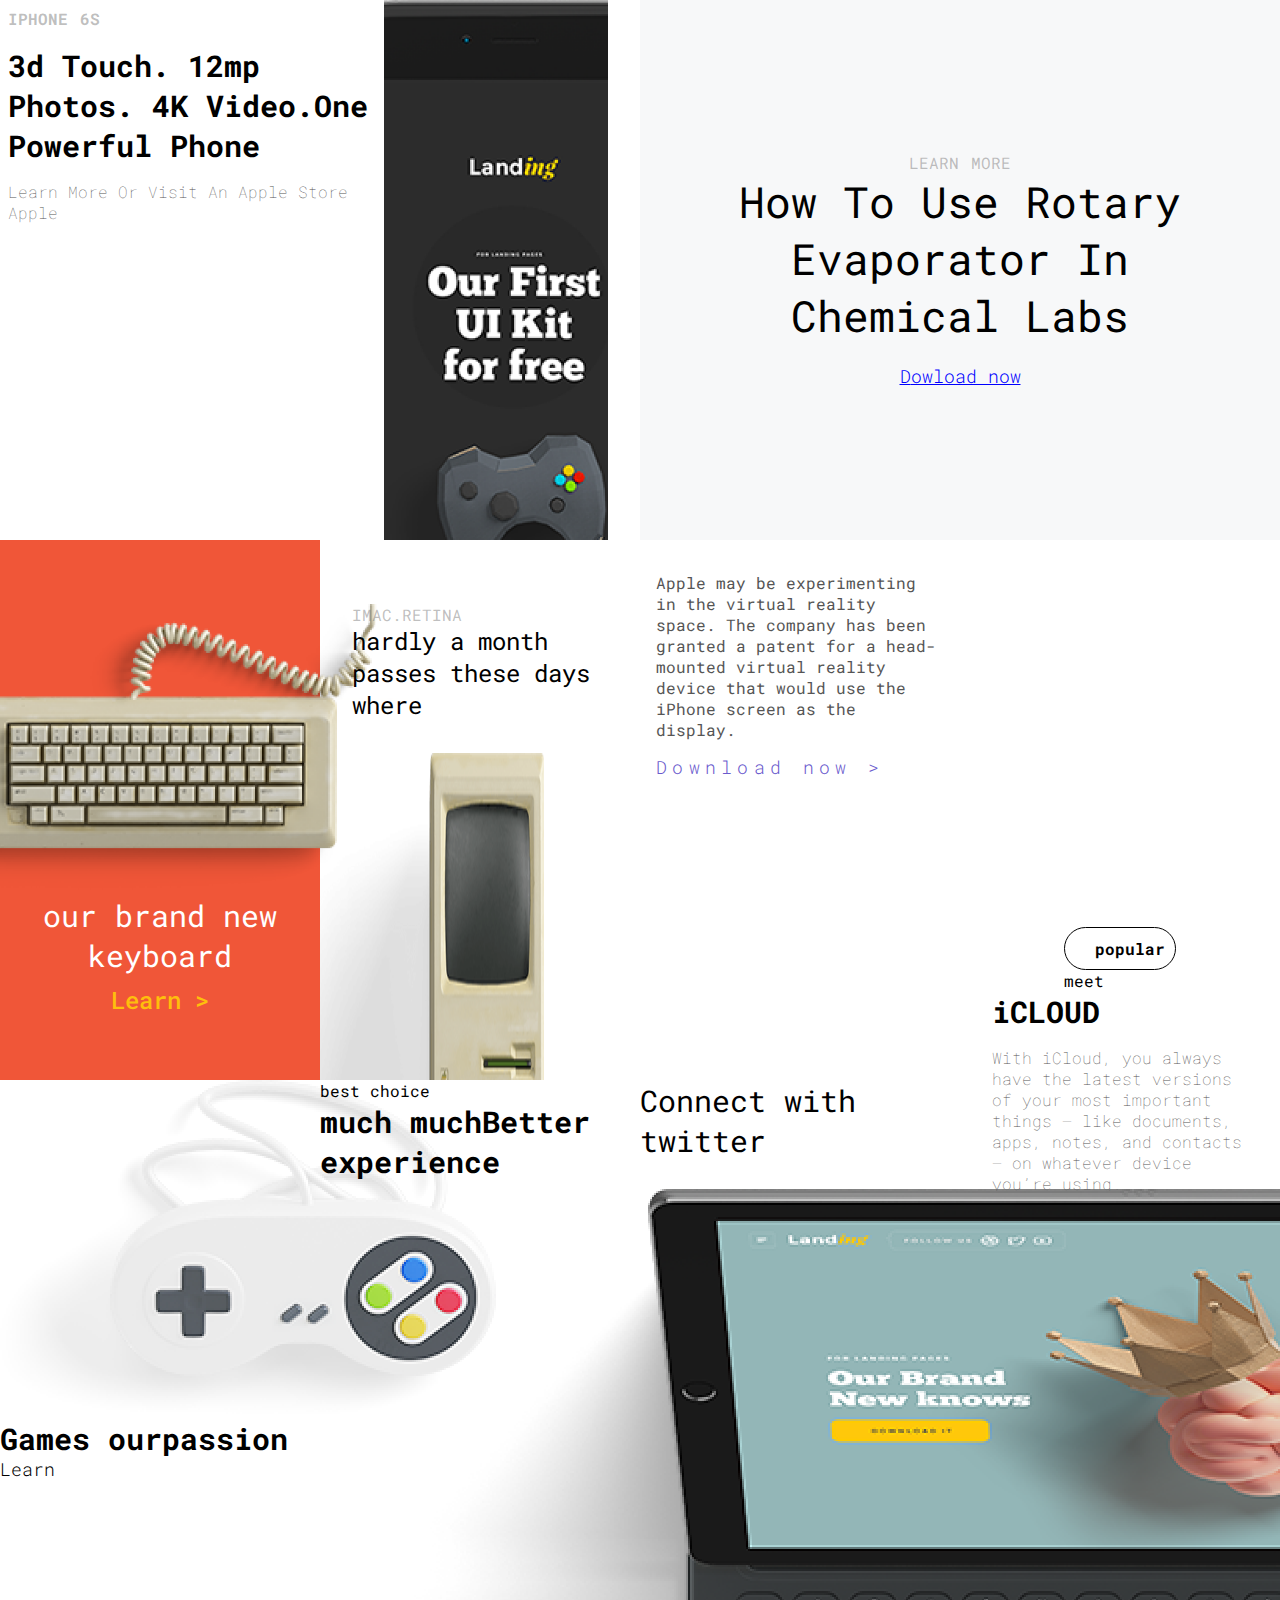
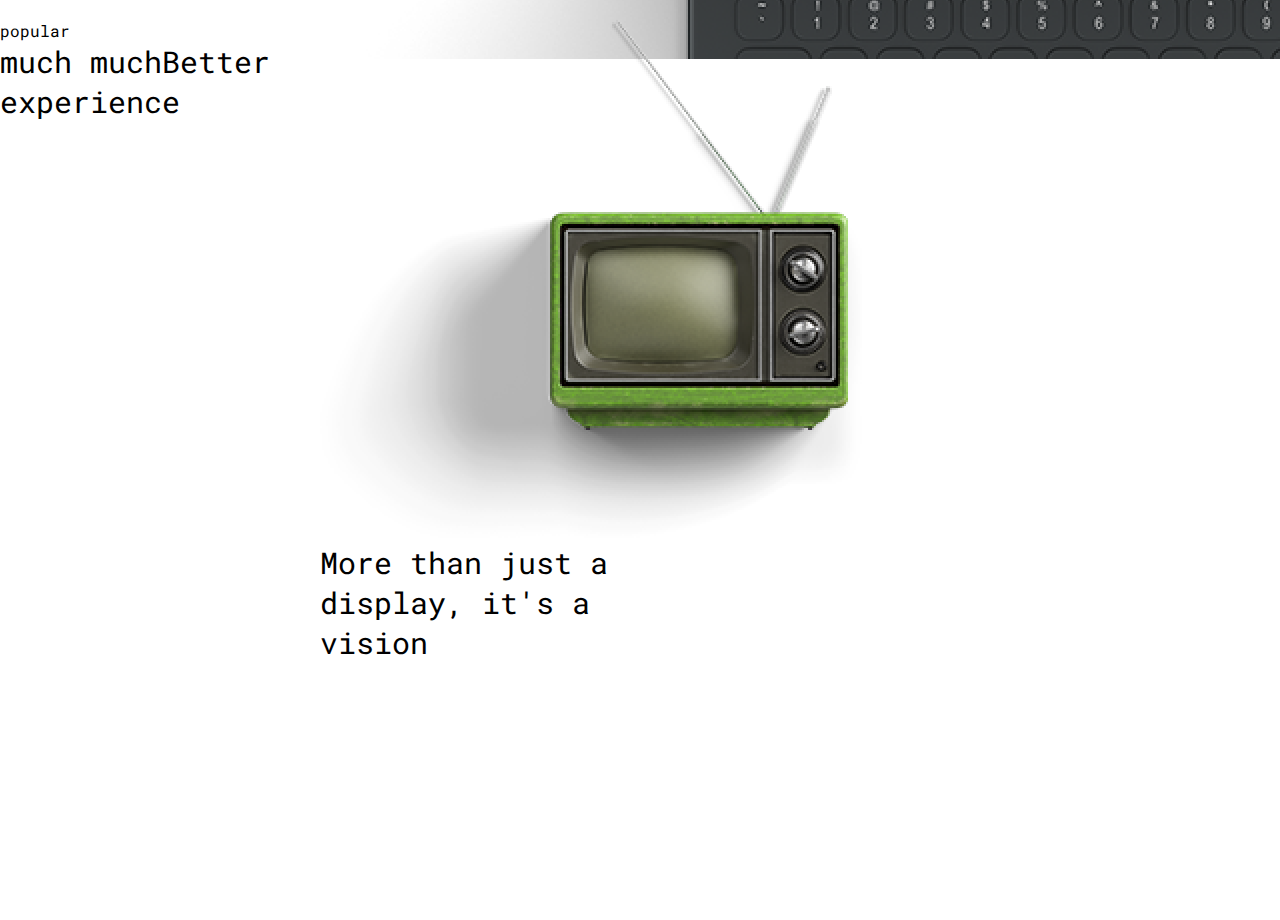
==== website with grid/index.html @ 6bf83ec6 "website with grid" ====
<!DOCTYPE html>
<html lang="en">

<head>
    <meta charset="UTF-8">
    <meta http-equiv="X-UA-Compatible" content="IE=edge">
    <meta name="viewport" content="width=device-width, initial-scale=1.0">
    <!-- font awesome cdn link -->
    <link rel="stylesheet" href="https://cdnjs.cloudflare.com/ajax/libs/font-awesome/6.0.0-beta3/css/all.min.css"
        integrity="sha512-Fo3rlrZj/k7ujTnHg4CGR2D7kSs0v4LLanw2qksYuRlEzO+tcaEPQogQ0KaoGN26/zrn20ImR1DfuLWnOo7aBA=="
        crossorigin="anonymous" referrerpolicy="no-referrer" />
    <!-- custon css file link -->
    <link rel="stylesheet" href="style.css">
    <title>website with grid</title>
</head>

<body>
    <main class="main">
        <section class="main__container">
            <section class="iphone-6s">
                <div class="iphone-6s__content">
                    <div class="iphone-6s__information">
                        <h3 class="title iphone-6s__title ">iphone 6s</h3>
                        <div class="iphone-6s__text text">
                            <p class="doc iphone-6s__doc ">
                                3d touch. 12mp photos. 4K video.One powerful phone
                            </p>
                            <p class="story iphone-6s__learn-more  ">
                                learn more or visit an apple Store apple
                            </p>
                        </div>
                    </div>
                    <img class="iphone-6s__image" src="images/iphone6s.png"></img>
                </div>
            </section>


            <section class="guidelines">
                <div class="guidelines__content">
                    <div class="learn-more guidelines__learn-more title">learn more</div>
                    <div class="guidelines__text text">
                        how to use rotary evaporator in chemical labs
                    </div>
                    <button type="  button  " class="btn  guidelines__button">dowload now</button>
                </div>
            </section>


            <section class="brand-new">
                <div class="brand-new__content">
                    <img src="images/keyboard.png" class="brand-new__image" alt="">
                    <div class="brand-new__text">
                        <p class="brand-new__info doc">our brand new keyboard</p>
                    </div>
                    <button type="button" class=" brand-new__button btn">learn</button>
                </div>
            </section>

            <section class="apple">
                <div class="apple__content">
                    <div class="apple__imac">
                        <div class="apple__description">

                            <div class="apple__title title">imac.retina</div>
                            
                            <p class="apple__doc doc">hardly a month passes these days where </p>
                        </div>
                        <!-- <div class="apple__image"></div> -->
                        <img src="images/computer.png" class="apple__image" alt="">
                    </div>
                    <div class="apple__text">
                        <p class="story apple__story">Apple may be experimenting in the virtual reality space. The company has been
                            granted a patent for a head-mounted virtual reality device that would use the iPhone screen
                            as
                            the display.
                        </p>

                        <button type="button" class=" btn  apple__button">download now</button>

                    </div>
                </div>
            </section>

            <section class="icloud">
                <div class="icloud__meet">
                    <h4 class="icloud__popular popular fas fa-flag">&nbsp; popular</h4>
                    <!-- <img src="images/saver.png" alt="" class="icloud__save"> -->
                    <p class="icloud__text">meet</p>
                </div>
                <div class="icloud__information">
                    <h3 class="icloud__title doc">iCLOUD</h3>
                    <p class="icloud__information story">
                        With iCloud, you always have the latest versions of your most important things — like documents,
                        apps, notes, and contacts — on whatever device you’re using.
                    </p>
                    <button class="btn icloud__learn-more">learn more</button>
                </div>
            </section>
            <section class="games">
                <div class="games__content">
                    <img src="images/joystick.png" alt="" class="game__image">
                    <h3 class="games__title doc">Games ourpassion</h3>
                    <button class="btn  games__button">learn</button>
                </div>
            </section>
            <section class="experience">
                <div class="best-choice">
                    best choice
                </div>
                <h3 class="experience__title doc">much muchBetter experience</h3>
                <img src="images/laptop.png" alt="" class="experience__image">
            </section>
            <section class="connect">
                <div class="connect content">

                    <i class="fab fa-twitter"></i>
                    <div class="connect__title doc">Connect with twitter</div>
                </div>
            </section>

            <section class="much-better ">
                <p class="popular much-better__popular">popular</p>
                <p class="much-better__text doc">much muchBetter experience</p>
            </section>
            <section class="display">
                <img src="images/tv.png" alt="" class="display__image">
                <p class="display__text doc">More than just a display, it's a vision</p>
            </section>
        </section>
    </main>
</body>

</html>
---- website with grid/style.css ----
@import url("https://fonts.googleapis.com/css2?family=Roboto+Mono:ital,wght@0,100;0,200;0,300;0,500;0,600;0,700;1,500&display=swap");

*
{
    margin:0;
    padding:0;
    text-decoration:none;
    border:none;
    list-style: none;
    outline:none;
    box-sizing:border-box;
    font-family:'Roboto Mono', monospace;
    transition: .4s linear;
}

.main__container
{
    display: grid;
    grid-template: repeat(4,60vh) 40vh /repeat(4,25vw) ;
}

.iphone-6s
{
    grid-area: 1/1/2/3;
}
.iphone-6s__content
{
    display: flex;
    display:flex;
    justify-content:center;
    align-items:center;
    height: 100%;
}
.iphone-6s__information
{
    padding: .5em;   
    flex: 1 1 20%;
    height: 100%;
}
.title
{
    text-transform: uppercase;
    font-size:1rem;
    color: #7777;
    word-spacing: .1em;
}
.text
{
    padding: 1em 0;
}
.doc
{
    font-size: 1.9rem;
}
.iphone-6s__text
{
    text-transform: capitalize;
}
.iphone-6s__doc
{
    font-weight: bolder;
}
.story
{
    font-weight: lighter;
    padding: 1em 0;
    color: #555;
}
.iphone-6s__image
{
    flex:none;
    width: 40%;
    height: 100%;
    object-fit: cover;
    padding-right: 2em;
}


.guidelines
{
    grid-area: 1/3/2/5;
}
.guidelines__content
{
    padding: 2rem;
    background-color: #f7f8f9;
    height: 100%;
    display:flex;
    flex-direction: column;
    justify-content:center;
    align-items:center;
}
.guidelines__text
{
    font-size:2.7rem;
    text-align: center;
    padding: 0 1em .5em;
    text-transform: capitalize;
}
.btn
{
    cursor: pointer;
    font-size: 1.1rem;
    background-color: transparent;
    font-weight: 300;
}
.btn::first-letter
{
    text-transform: uppercase;
}
.guidelines__button
{
    text-decoration: underline;
    color: blue;
    background-color: transparent;
}
.guidelines__button:hover
{
    color: thistle;
}

.brand-new
{
    grid-area: 2/1/3/2;
}
.brand-new__content
{
    display:flex;
    justify-content:center;
    align-items:center;
    background-color: #f05638;
    height: 100%;
    padding: 2rem;
    display:flex;
    justify-content:center;
    align-items:center;
    z-index: 1000;
    flex-direction: column;
}
.brand-new__image
{
    flex: none;
    object-fit: cover;
    height: 60%;
}
.brand-new__info
{
    text-align: center;
    padding: .3rem;
    color: white;
    padding-bottom: .3em;
}
.brand-new__button
{
    color: #febe0d;
    font-weight: 500;
    font-size: 1.5rem;
    position: relative;
}
.brand-new__button::after
{
    content: " >";

}
.brand-new__button::before
{
    content: "";
    position: absolute;
    display: block;
    bottom: 0;
    background-color: #febe0d;
    width: 100%;
    height: 2px;
    transform: scale(0);
    transition: .6s transform ease-in-out ;
}
.brand-new__button:hover::before
{
    transform: scale(1);
}

.apple
{
    grid-area: 2/2/3/4;
}
.apple__content
{
    display: flex;
    height: 100%;
}

.apple__imac
{
 display: flex;
 flex-direction: column;  
 width: 50%;
}
.apple__description
{

    padding: 4em 2em 2em ;
}
.apple__doc
{
    font-size: 1.5rem;
}
.apple__image
{
    position: relative;
    left: -30%;
    z-index: -1;
    height: 100%;
}
.apple__text
{
    padding: 1em;
}
.apple__story
{
    font-weight: 400;
}
.apple__button
{
    color: slateblue;
    letter-spacing: .3em;
}
.apple__button::after
{
    content: " >";
}
.icloud
{
    grid-area: 2/4/4/5;
    flex-direction: column;
    display:flex;
    justify-content:center;
    align-items:center;
    padding: 2em;
}
.icloud__popular
{
    border-radius: 40px;
    border: 1px solid;
    padding: 10px;
}
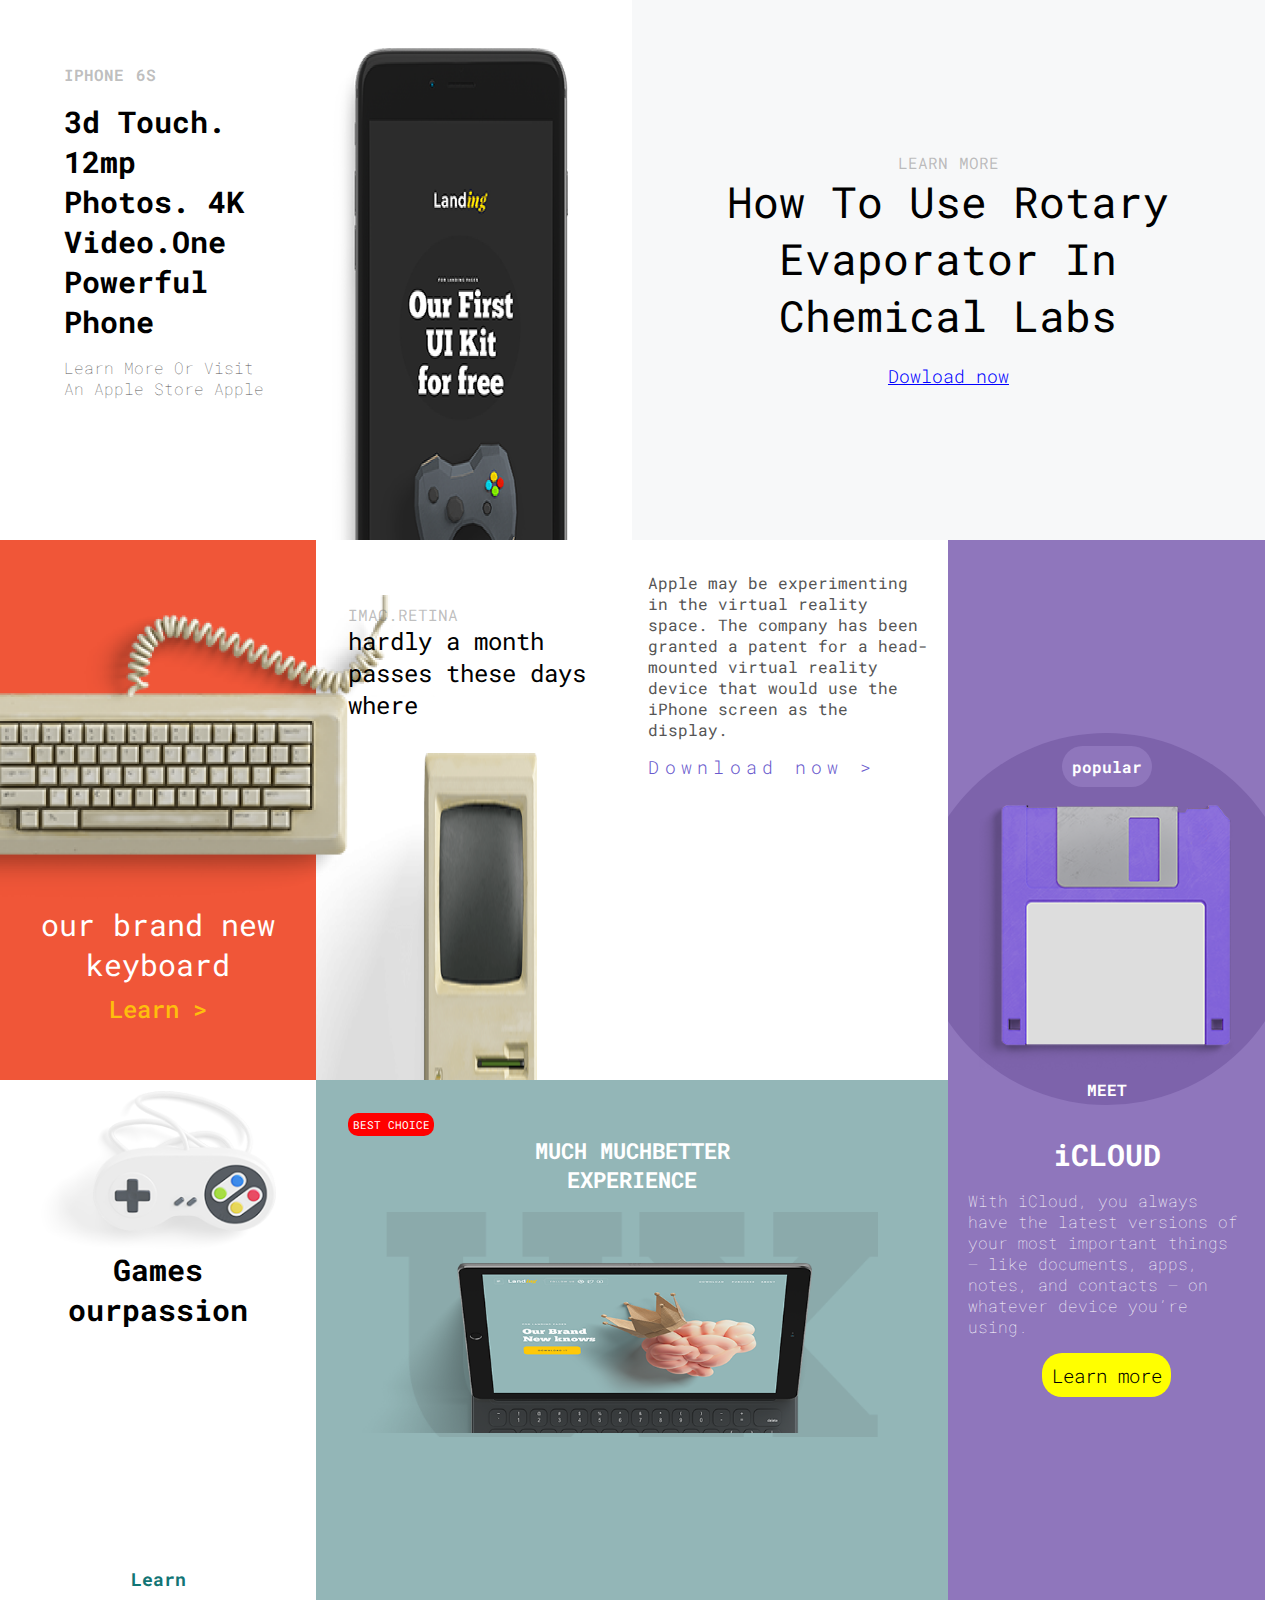
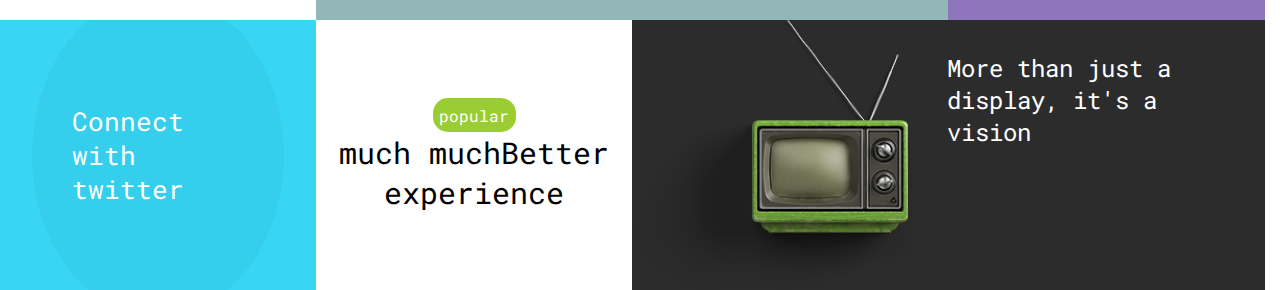
==== commit 5fb325ca: "la suite" ====
--- a/website with grid/index.html
+++ b/website with grid/index.html
@@ -83,13 +83,13 @@
 
             <section class="icloud">
                 <div class="icloud__meet">
-                    <h4 class="icloud__popular popular fas fa-flag">&nbsp; popular</h4>
-                    <!-- <img src="images/saver.png" alt="" class="icloud__save"> -->
+                    <h4 class="icloud__popular popular "> <span class="fas fa-flag"></span> popular</h4>
+                    <img src="images/saver.png" alt="" class="icloud__save">
                     <p class="icloud__text">meet</p>
                 </div>
                 <div class="icloud__information">
                     <h3 class="icloud__title doc">iCLOUD</h3>
-                    <p class="icloud__information story">
+                    <p class="icloud__story story">
                         With iCloud, you always have the latest versions of your most important things — like documents,
                         apps, notes, and contacts — on whatever device you’re using.
                     </p>
@@ -104,14 +104,20 @@
                 </div>
             </section>
             <section class="experience">
-                <div class="best-choice">
-                    best choice
+                <div class="experience__content">
+
+                    <p class="best-choice">
+                        best choice
+                    </p>
+                    <h3 class="experience__title doc">much muchBetter experience</h3>
+                    <div class="container__image">
+
+                        <img src="images/laptop.png" alt="" class="experience__image">
+                    </div>
                 </div>
-                <h3 class="experience__title doc">much muchBetter experience</h3>
-                <img src="images/laptop.png" alt="" class="experience__image">
             </section>
             <section class="connect">
-                <div class="connect content">
+                <div class="connect__content">
 
                     <i class="fab fa-twitter"></i>
                     <div class="connect__title doc">Connect with twitter</div>
--- a/website with grid/style.css
+++ b/website with grid/style.css
@@ -16,7 +16,7 @@
 .main__container
 {
     display: grid;
-    grid-template: repeat(4,60vh) 40vh /repeat(4,25vw) ;
+    grid-template: repeat(3,60vh) 30vh /repeat(4,24.7vw) ;
 }
 
 .iphone-6s
@@ -33,7 +33,7 @@
 }
 .iphone-6s__information
 {
-    padding: .5em;   
+    padding: 4em;   
     flex: 1 1 20%;
     height: 100%;
 }
@@ -69,10 +69,11 @@
 .iphone-6s__image
 {
     flex:none;
-    width: 40%;
-    height: 100%;
-    object-fit: cover;
-    padding-right: 2em;
+    width: 300px;
+    height: 100%;
+    /* object-fit: cover; */
+    padding-top: 3rem;
+    padding-right: 4em;
 }
 
 
@@ -82,7 +83,7 @@
 }
 .guidelines__content
 {
-    padding: 2rem;
+    padding: 1rem;
     background-color: #f7f8f9;
     height: 100%;
     display:flex;
@@ -128,14 +129,11 @@
     display:flex;
     justify-content:center;
     align-items:center;
+    flex-direction: column;
     background-color: #f05638;
     height: 100%;
-    padding: 2rem;
-    display:flex;
-    justify-content:center;
-    align-items:center;
-    z-index: 1000;
-    flex-direction: column;
+    padding: 1rem;
+    
 }
 .brand-new__image
 {
@@ -235,11 +233,213 @@
     display:flex;
     justify-content:center;
     align-items:center;
-    padding: 2em;
+    /* padding: 1.4em; */
+    background-color: #8f76bc;
+    overflow: hidden;
+    color: white;
+    /* width: 90%; */
+}
+.icloud__meet
+{
+    
+    position: relative;
+    border-radius:50% ;
+    top: -10px;
+    width: 120%;
+    text-align: center;
+    background-color: #7d63ab;
+    display:flex;
+    justify-content:center;
+    align-items:center;
+    flex-direction: column;
+}
+.fas.fa-flag
+{
+    color: goldenrod;
 }
 .icloud__popular
 {
     border-radius: 40px;
-    border: 1px solid;
+    /* border: 1px solid; */
     padding: 10px;
+    margin: 13px;
+    background-color: #8f76bc;
+
+}
+.icloud__save
+{
+    width: 70%;
+    margin: 0 auto;
+    padding: .3em;
+}
+.icloud__text 
+{
+    font-size: 1em;
+    padding: .3em;
+    text-transform: uppercase;
+    font-weight: bolder;
+}
+.icloud__information
+{
+    display:flex;
+    justify-content:center;
+    align-items:center;
+    flex-direction: column;
+    padding: 1.2em;
+}
+.icloud__story
+{
+    color: white;
+}
+.icloud__learn-more
+{
+    color: black;
+    font-size: 1.2rem;
+    background-color: yellow;
+    padding: .5em;
+    border-radius: 20px;
+}
+.icloud__learn-more:hover
+{
+    color: white;
+}
+.games
+{
+    grid-area: 3/1/4/2;
+}
+.games__content
+{
+    display:flex;
+    justify-content:center;
+    align-items:center;
+    flex-direction: column;
+    height: 100%;
+    padding: .7em;
+}
+.game__image
+{
+    width: 80%;
+}
+.games__title
+{
+    flex: auto;
+    padding:  0 1em;
+    text-align: center;
+}
+.games__button
+{
+    margin: 1em auto;
+    color: rgb(18, 117, 117);
+    font-weight: bolder;
+}
+.experience
+{
+    grid-area: 3/2/4/4 ;
+}
+.experience__content
+{
+    background-color: #93b6b7;
+    height: 100%;
+    padding: 2em 2em 0;
+    color: white;
+    flex-direction: column;
+    overflow: hidden;
+    
+}
+.best-choice
+{
+    font-size: .7em;
+    background-color: red;
+    display: inline-block;
+    padding: .4em;
+    text-transform: uppercase;
+    border-radius: 10px;
+}
+.experience__title
+{
+    text-transform: uppercase;
+    padding:  0 8em .8em;
+    font-size: 1.4rem;
+    text-align: center;
+}
+.container__image
+{
+    background: url("images/bg1.png");
+    background-repeat: no-repeat;
+    background-size: contain;
+    background-position: bottom;
+
+}
+.experience__image
+{
+    padding: 3em 3em 0;
+    width: 100%;
+    position: relative;
+    left: -10%;
+}
+.connect{
+    overflow: hidden;
+    display:flex;
+    justify-content:center;
+    align-items:center;
+    background-color: #38d5f4;
+}
+.connect__content
+{
+    height: 120%;
+    border-radius: 50%;
+    margin: 0 2em;
+    padding: 2.5em;
+    display:flex;
+    background-color: #35cfed;
+    justify-content:center;
+    align-items:center;
+    flex-direction: column;
+    color: white;
+}
+.fa-twitter
+{
+   font-size: 3.6rem;
+}
+.connect__title
+{
+    font-size: 1.6rem;
+}
+
+.much-better
+{
+    grid-area: 4/2/5/3;
+    display:flex;
+    justify-content:center;
+    align-items:center;
+    flex-direction: column;
+}
+.much-better__popular
+{
+    color: white;
+    background-color: yellowgreen;
+    padding: .4em;
+    border-radius: 15px;
+}
+.much-better__text{
+    text-align: center;
+}
+.display
+{
+    background: #2c2c2c;
+    display: flex;
+    grid-area: 4/3/5/5;
+
+}
+.display__image
+{
+    flex: 0 1 40%;
+    object-fit: cover;
+}
+.display__text  
+{
+    flex: 0 1 50%;
+    font-size: 1.5rem;
+    color: white;
+    padding: 2rem;
 }